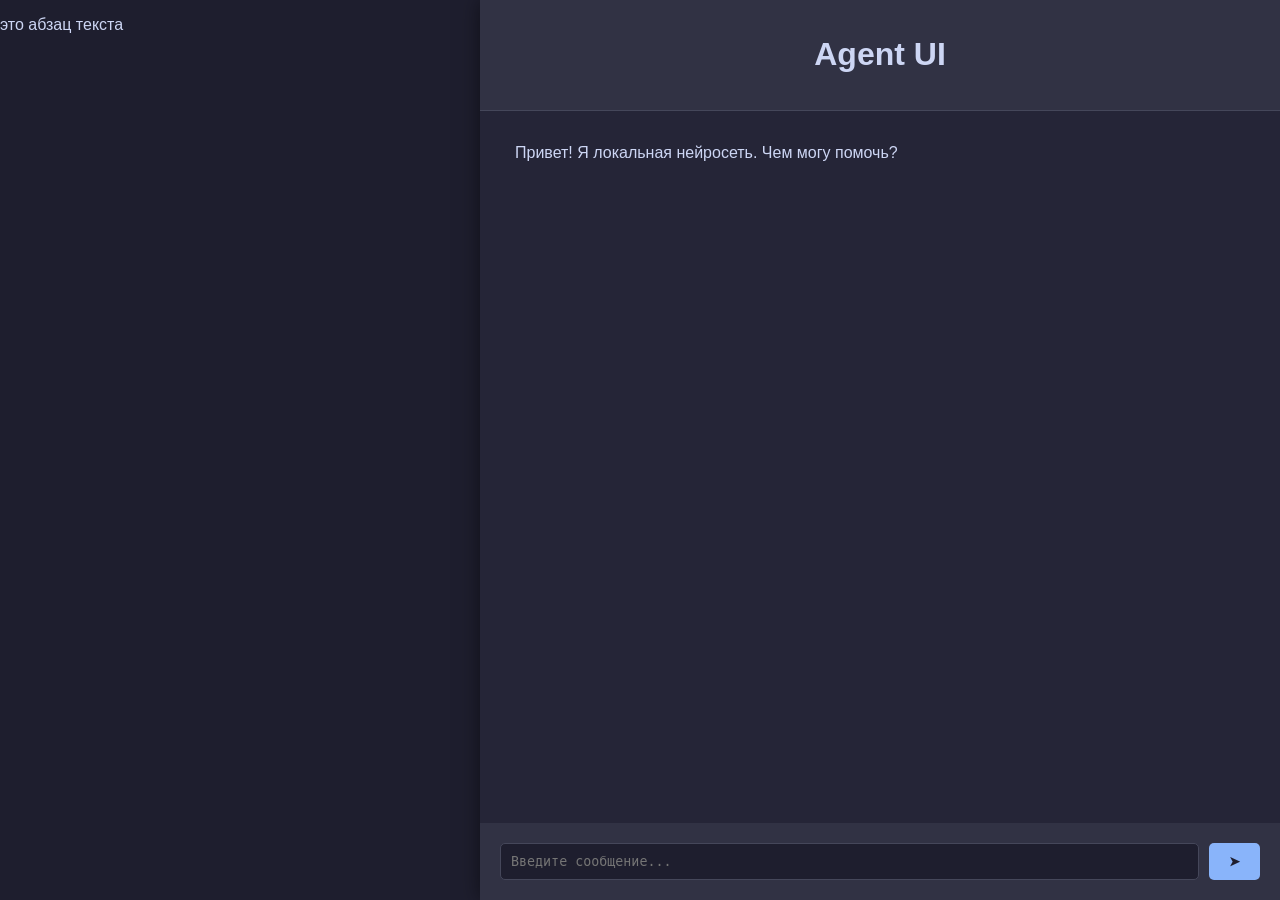
==== static/index.html @ 6e44c9a4 "first" ====
<p>это абзац текста</p>

<div id="chft-box" class="chat-box"></div>
<!DOCTYPE html>
<html lang="ru">
<head>
    <meta charset="UTF-8">
    <meta name="viewport" content="width=device-width, initial-scale=1.0">
    <title>Ollama Local Chat</title>
    <link rel="stylesheet" href="style.css">
</head>
<body>
    <div class="chat-container">
        <header>
            <h1>Agent UI</h1>
        </header>
        <div id="chat-box" class="chat-box">
            <div class="message system">Привет! Я локальная нейросеть. Чем могу помочь?</div>
        </div>
        <div class="input-area">
            <textarea id="user-input" placeholder="Введите сообщение..." rows="1"></textarea>
            <button id="send-btn">➤</button>
        </div>
    </div>
    <script src="script.js"></script>
</body>
</html>
---- static/style.css ----
body {
    font-family: 'Segoe UI', Tahoma, Geneva, Verdana, sans-serif;
    background-color: #1e1e2e;
    color: #cdd6f4;
    margin: 0;
    display: flex;
    justify-content: center;
    height: 100vh;
}

.chat-container {
    width: 100%;
    max-width: 800px;
    display: flex;
    flex-direction: column;
    background-color: #252537;
    box-shadow: 0 0 20px rgba(0,0,0,0.5);
}

header {
    padding: 15px;
    background-color: #313244;
    text-align: center;
    border-bottom: 1px solid #45475a;
}

.chat-box {
    flex: 1;
    padding: 20px;
    overflow-y: auto;
    display: flex;
    flex-direction: column;
    gap: 15px;
}

.message {
    padding: 10px 15px;
    border-radius: 10px;
    max-width: 80%;
    line-height: 1.5;
    white-space: pre-wrap; /* Сохраняет форматирование текста */
}

.user {
    align-self: flex-end;
    background-color: #89b4fa;
    color: #1e1e2e;
}

.ai {
    align-self: flex-start;
    background-color: #45475a;
    color: #cdd6f4;
}

.input-area {
    padding: 20px;
    background-color: #313244;
    display: flex;
    gap: 10px;
}

textarea {
    flex: 1;
    background-color: #1e1e2e;
    border: 1px solid #45475a;
    color: white;
    padding: 10px;
    border-radius: 5px;
    resize: none;
    outline: none;
}

button {
    background-color: #89b4fa;
    border: none;
    padding: 0 20px;
    border-radius: 5px;
    cursor: pointer;
    font-weight: bold;
    color: #1e1e2e;
}

button:hover {
    background-color: #b4befe;
}

button:disabled {
    background-color: #585b70;
    cursor: not-allowed;
}
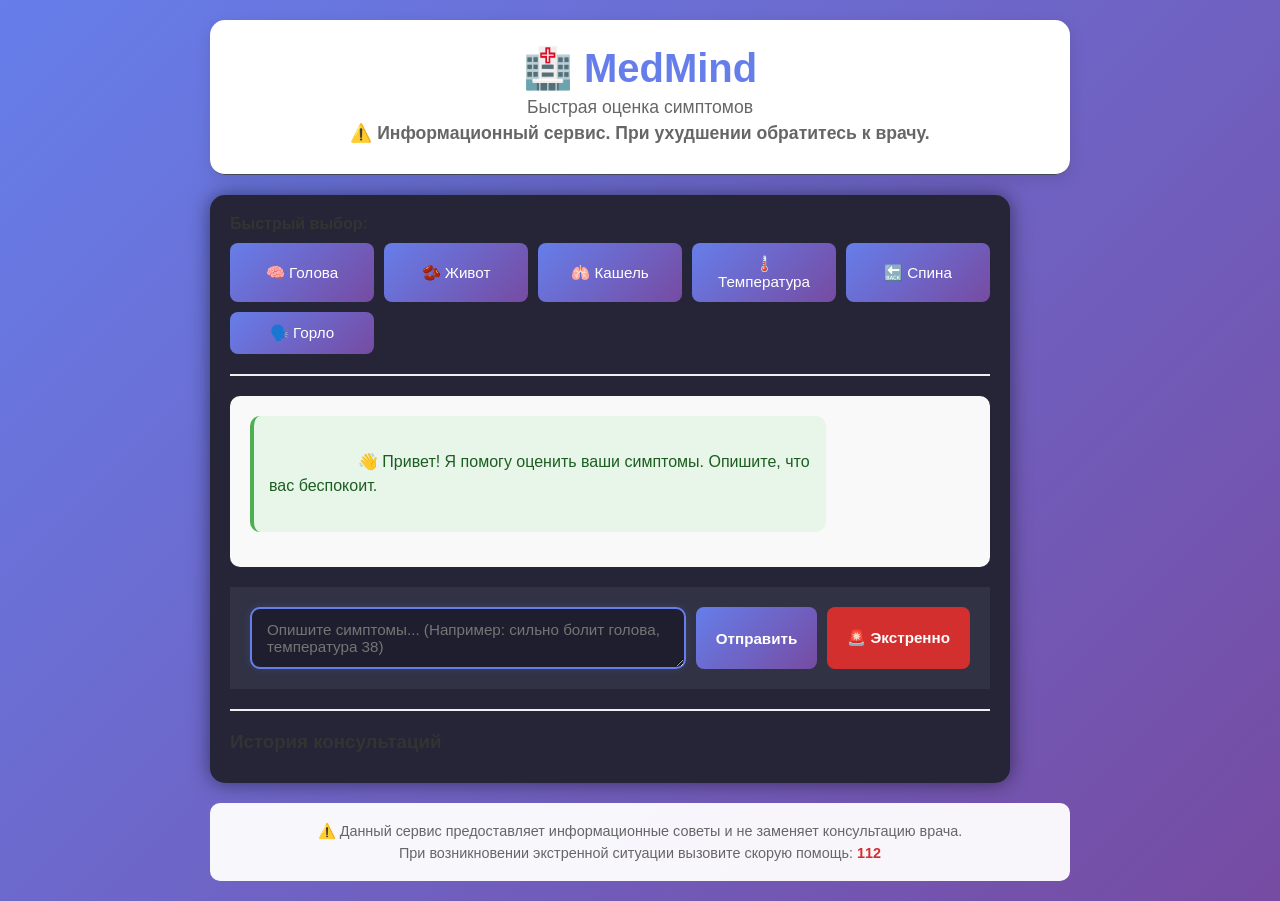
==== commit d684d796: "fix" ====
--- a/static/index.html
+++ b/static/index.html
@@ -1,28 +1,74 @@
-
-<p>это абзац текста</p>
-
-<div id="chft-box" class="chat-box"></div>
 <!DOCTYPE html>
 <html lang="ru">
 <head>
     <meta charset="UTF-8">
     <meta name="viewport" content="width=device-width, initial-scale=1.0">
-    <title>Ollama Local Chat</title>
-    <link rel="stylesheet" href="style.css">
+    <title>MedMind - Оценка симптомов</title>
+    <link rel="stylesheet" href="/static/style.css">
 </head>
 <body>
-    <div class="chat-container">
-        <header>
-            <h1>Agent UI</h1>
+    <div class="container">
+        <!-- Header -->
+        <header class="header">
+            <div class="header-content">
+                <h1>🏥 MedMind</h1>
+                <p>Быстрая оценка симптомов</p>
+                <p class="disclaimer">⚠️ Информационный сервис. При ухудшении обратитесь к врачу.</p>
+            </div>
         </header>
-        <div id="chat-box" class="chat-box">
-            <div class="message system">Привет! Я локальная нейросеть. Чем могу помочь?</div>
+
+        <!-- Main Chat Area -->
+        <div class="chat-container">
+            <!-- Quick Buttons -->
+            <div class="quick-buttons">
+                <h3>Быстрый выбор:</h3>
+                <div class="button-group">
+                    <button class="quick-btn" onclick="quickSymptom('Болит голова')">🧠 Голова</button>
+                    <button class="quick-btn" onclick="quickSymptom('Болит живот')">🫘 Живот</button>
+                    <button class="quick-btn" onclick="quickSymptom('Кашель')">🫁 Кашель</button>
+                    <button class="quick-btn" onclick="quickSymptom('Температура')">🌡️ Температура</button>
+                    <button class="quick-btn" onclick="quickSymptom('Боль в спине')">🔙 Спина</button>
+                    <button class="quick-btn" onclick="quickSymptom('Горло болит')">🗣️ Горло</button>
+                </div>
+            </div>
+
+            <!-- Chat Box -->
+            <div id="chat-box" class="chat-box">
+                <div class="message system">
+                    👋 Привет! Я помогу оценить ваши симптомы. Опишите, что вас беспокоит.
+                </div>
+            </div>
+
+            <!-- Results Panel (hidden by default) -->
+            <div id="results-panel" class="results-panel" style="display: none;">
+                <div id="triage-indicator" class="triage-indicator"></div>
+                <div id="recommendations" class="recommendations"></div>
+                <button class="btn-secondary" onclick="resetChat()">Новая консультация</button>
+            </div>
+
+            <!-- Input Area -->
+            <div class="input-area">
+                <textarea id="user-input" placeholder="Опишите симптомы... (Например: сильно болит голова, температура 38)" rows="2"></textarea>
+                <div class="input-buttons">
+                    <button id="send-btn" class="btn-primary" onclick="sendMessage()">Отправить</button>
+                    <button id="emergency-btn" class="btn-danger" onclick="emergency()">🚨 Экстренно</button>
+                </div>
+            </div>
+
+            <!-- History -->
+            <div class="history-section">
+                <h3>История консультаций</h3>
+                <div id="history-list" class="history-list"></div>
+            </div>
         </div>
-        <div class="input-area">
-            <textarea id="user-input" placeholder="Введите сообщение..." rows="1"></textarea>
-            <button id="send-btn">➤</button>
-        </div>
+
+        <!-- Footer -->
+        <footer class="footer">
+            <p>⚠️ Данный сервис предоставляет информационные советы и не заменяет консультацию врача.</p>
+            <p>При возникновении экстренной ситуации вызовите скорую помощь: <strong>112</strong></p>
+        </footer>
     </div>
-    <script src="script.js"></script>
+
+    <script src="/static/script.js"></script>
 </body>
 </html>
--- a/static/style.css
+++ b/static/style.css
@@ -1,11 +1,402 @@
+* {
+    margin: 0;
+    padding: 0;
+    box-sizing: border-box;
+}
+
 body {
     font-family: 'Segoe UI', Tahoma, Geneva, Verdana, sans-serif;
-    background-color: #1e1e2e;
-    color: #cdd6f4;
-    margin: 0;
-    display: flex;
-    justify-content: center;
-    height: 100vh;
+    background: linear-gradient(135deg, #667eea 0%, #764ba2 100%);
+    min-height: 100vh;
+    color: #333;
+}
+
+.container {
+    max-width: 900px;
+    margin: 0 auto;
+    padding: 20px;
+    min-height: 100vh;
+    display: flex;
+    flex-direction: column;
+}
+
+/* Header */
+.header {
+    background: white;
+    border-radius: 15px;
+    padding: 25px;
+    margin-bottom: 20px;
+    box-shadow: 0 4px 15px rgba(0, 0, 0, 0.1);
+    text-align: center;
+}
+
+.header h1 {
+    font-size: 2.5em;
+    color: #667eea;
+    margin-bottom: 5px;
+}
+
+.header p {
+    font-size: 1.1em;
+    color: #666;
+    margin: 5px 0;
+}
+
+.disclaimer {
+    font-size: 0.95em;
+    color: #d32f2f;
+    font-weight: bold;
+    margin-top: 10px;
+}
+
+/* Chat Container */
+.chat-container {
+    background: white;
+    border-radius: 15px;
+    padding: 20px;
+    box-shadow: 0 8px 30px rgba(0, 0, 0, 0.15);
+    display: flex;
+    flex-direction: column;
+    flex-grow: 1;
+    margin-bottom: 20px;
+}
+
+/* Quick Buttons */
+.quick-buttons {
+    margin-bottom: 20px;
+    padding-bottom: 20px;
+    border-bottom: 2px solid #f0f0f0;
+}
+
+.quick-buttons h3 {
+    font-size: 1em;
+    color: #333;
+    margin-bottom: 10px;
+}
+
+.button-group {
+    display: grid;
+    grid-template-columns: repeat(auto-fit, minmax(140px, 1fr));
+    gap: 10px;
+}
+
+.quick-btn {
+    padding: 12px 15px;
+    background: linear-gradient(135deg, #667eea 0%, #764ba2 100%);
+    color: white;
+    border: none;
+    border-radius: 8px;
+    font-size: 0.95em;
+    cursor: pointer;
+    transition: transform 0.2s, box-shadow 0.2s;
+    font-weight: 500;
+}
+
+.quick-btn:hover {
+    transform: translateY(-2px);
+    box-shadow: 0 4px 12px rgba(102, 126, 234, 0.4);
+}
+
+.quick-btn:active {
+    transform: translateY(0);
+}
+
+/* Chat Box */
+.chat-box {
+    flex-grow: 1;
+    overflow-y: auto;
+    margin-bottom: 20px;
+    padding: 15px;
+    background: #f9f9f9;
+    border-radius: 10px;
+    max-height: 400px;
+}
+
+.message {
+    margin-bottom: 15px;
+    padding: 12px 15px;
+    border-radius: 10px;
+    animation: slideIn 0.3s ease;
+}
+
+@keyframes slideIn {
+    from {
+        opacity: 0;
+        transform: translateY(10px);
+    }
+    to {
+        opacity: 1;
+        transform: translateY(0);
+    }
+}
+
+.message.system {
+    background: #e8f5e9;
+    color: #1b5e20;
+    border-left: 4px solid #4caf50;
+}
+
+.message.user {
+    background: #667eea;
+    color: white;
+    margin-left: 40px;
+    border-radius: 15px 15px 5px 15px;
+}
+
+.message.assistant {
+    background: #f3f3f3;
+    color: #333;
+    margin-right: 40px;
+    border-radius: 15px 15px 15px 5px;
+}
+
+/* Results Panel */
+.results-panel {
+    background: #f5f5f5;
+    padding: 20px;
+    border-radius: 10px;
+    margin-bottom: 20px;
+}
+
+.triage-indicator {
+    font-size: 2em;
+    padding: 20px;
+    border-radius: 10px;
+    text-align: center;
+    margin-bottom: 20px;
+    font-weight: bold;
+}
+
+.triage-indicator.red {
+    background: #ffebee;
+    color: #c62828;
+    border: 3px solid #d32f2f;
+}
+
+.triage-indicator.yellow {
+    background: #fff3e0;
+    color: #e65100;
+    border: 3px solid #ff9800;
+}
+
+.triage-indicator.green {
+    background: #e8f5e9;
+    color: #1b5e20;
+    border: 3px solid #4caf50;
+}
+
+.recommendations {
+    background: white;
+    padding: 20px;
+    border-radius: 10px;
+    margin-bottom: 15px;
+}
+
+.recommendations h2 {
+    margin-bottom: 15px;
+    font-size: 1.3em;
+}
+
+.recommendations ul {
+    margin: 15px 0;
+    padding-left: 25px;
+}
+
+.recommendations li {
+    margin-bottom: 8px;
+    line-height: 1.6;
+}
+
+.section-title {
+    font-weight: bold;
+    font-size: 1.05em;
+    margin-top: 15px;
+    margin-bottom: 8px;
+    color: #667eea;
+}
+
+/* Input Area */
+.input-area {
+    display: flex;
+    gap: 10px;
+    flex-wrap: wrap;
+}
+
+#user-input {
+    flex-grow: 1;
+    padding: 12px 15px;
+    border: 2px solid #e0e0e0;
+    border-radius: 10px;
+    font-family: inherit;
+    font-size: 0.95em;
+    resize: vertical;
+    transition: border-color 0.3s;
+    min-width: 200px;
+}
+
+#user-input:focus {
+    outline: none;
+    border-color: #667eea;
+    box-shadow: 0 0 8px rgba(102, 126, 234, 0.2);
+}
+
+.input-buttons {
+    display: flex;
+    gap: 10px;
+}
+
+.btn-primary, .btn-secondary, .btn-danger {
+    padding: 12px 20px;
+    border: none;
+    border-radius: 8px;
+    font-size: 0.95em;
+    cursor: pointer;
+    font-weight: bold;
+    transition: transform 0.2s, box-shadow 0.2s;
+}
+
+.btn-primary {
+    background: linear-gradient(135deg, #667eea 0%, #764ba2 100%);
+    color: white;
+}
+
+.btn-primary:hover {
+    transform: translateY(-2px);
+    box-shadow: 0 4px 12px rgba(102, 126, 234, 0.4);
+}
+
+.btn-secondary {
+    background: #757575;
+    color: white;
+}
+
+.btn-secondary:hover {
+    background: #616161;
+}
+
+.btn-danger {
+    background: #d32f2f;
+    color: white;
+    flex-shrink: 0;
+}
+
+.btn-danger:hover {
+    background: #b71c1c;
+    transform: translateY(-2px);
+    box-shadow: 0 4px 12px rgba(211, 47, 47, 0.4);
+}
+
+/* History */
+.history-section {
+    margin-top: 20px;
+    padding-top: 20px;
+    border-top: 2px solid #f0f0f0;
+}
+
+.history-section h3 {
+    margin-bottom: 10px;
+    color: #333;
+}
+
+.history-list {
+    display: grid;
+    grid-template-columns: repeat(auto-fill, minmax(250px, 1fr));
+    gap: 10px;
+    max-height: 150px;
+    overflow-y: auto;
+}
+
+.history-item {
+    background: #f5f5f5;
+    padding: 10px;
+    border-radius: 8px;
+    border-left: 4px solid #667eea;
+    cursor: pointer;
+    transition: background 0.2s;
+}
+
+.history-item:hover {
+    background: #eeeeee;
+}
+
+.history-item-level {
+    font-size: 0.9em;
+    font-weight: bold;
+    margin-bottom: 5px;
+}
+
+.history-item-time {
+    font-size: 0.85em;
+    color: #999;
+}
+
+.level-red { color: #d32f2f; }
+.level-yellow { color: #ff9800; }
+.level-green { color: #4caf50; }
+
+/* Footer */
+.footer {
+    background: rgba(255, 255, 255, 0.95);
+    padding: 15px;
+    border-radius: 10px;
+    text-align: center;
+    font-size: 0.9em;
+    color: #666;
+}
+
+.footer p {
+    margin: 5px 0;
+}
+
+.footer strong {
+    color: #d32f2f;
+}
+
+/* Responsive */
+@media (max-width: 768px) {
+    .header h1 {
+        font-size: 2em;
+    }
+
+    .button-group {
+        grid-template-columns: repeat(2, 1fr);
+    }
+
+    .input-buttons {
+        flex-direction: column;
+    }
+
+    .btn-primary, .btn-danger {
+        width: 100%;
+    }
+
+    .message.user {
+        margin-left: 20px;
+    }
+
+    .message.assistant {
+        margin-right: 20px;
+    }
+
+    .triage-indicator {
+        font-size: 1.5em;
+    }
+}
+
+/* Loading spinner */
+.loading {
+    display: inline-block;
+    width: 12px;
+    height: 12px;
+    border-radius: 50%;
+    background: currentColor;
+    margin: 0 3px;
+    animation: pulse 1.4s infinite;
+}
+
+@keyframes pulse {
+    0%, 100% { opacity: 1; }
+    50% { opacity: 0.3; }
 }
 
 .chat-container {
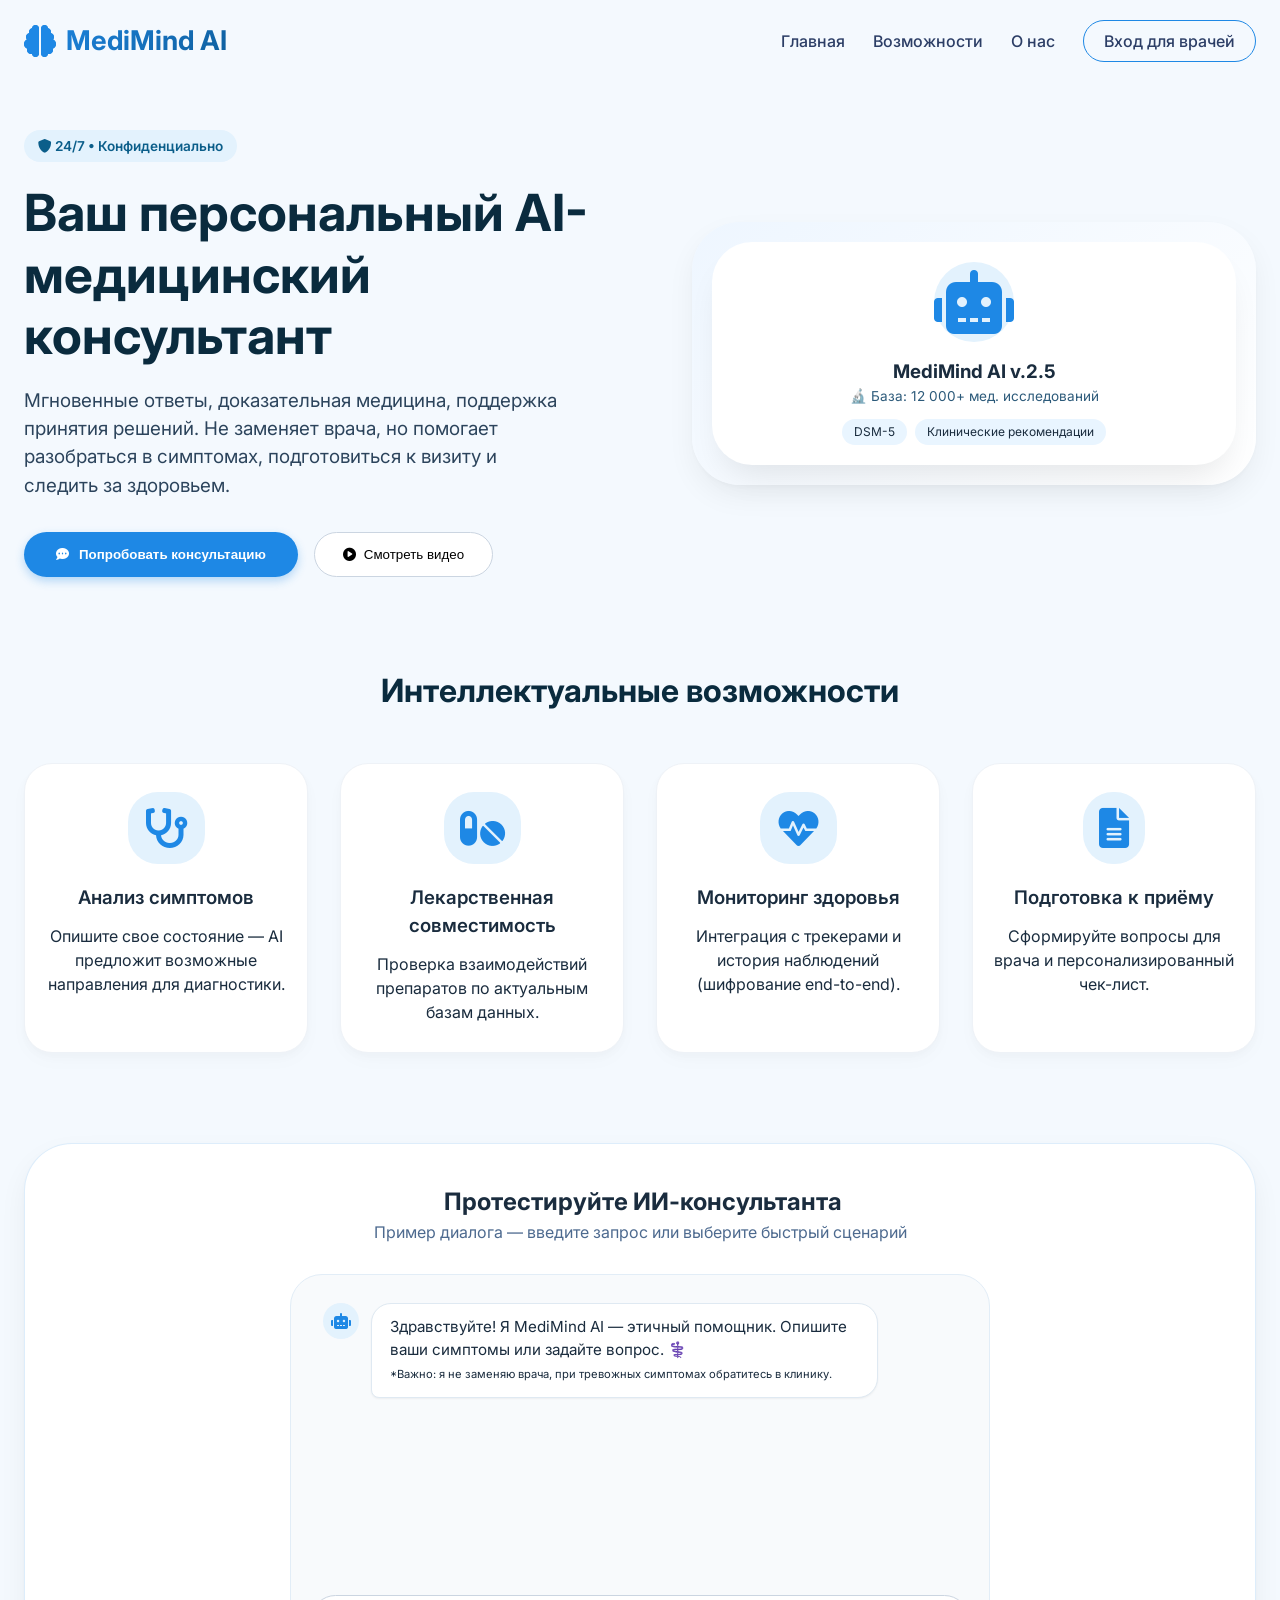
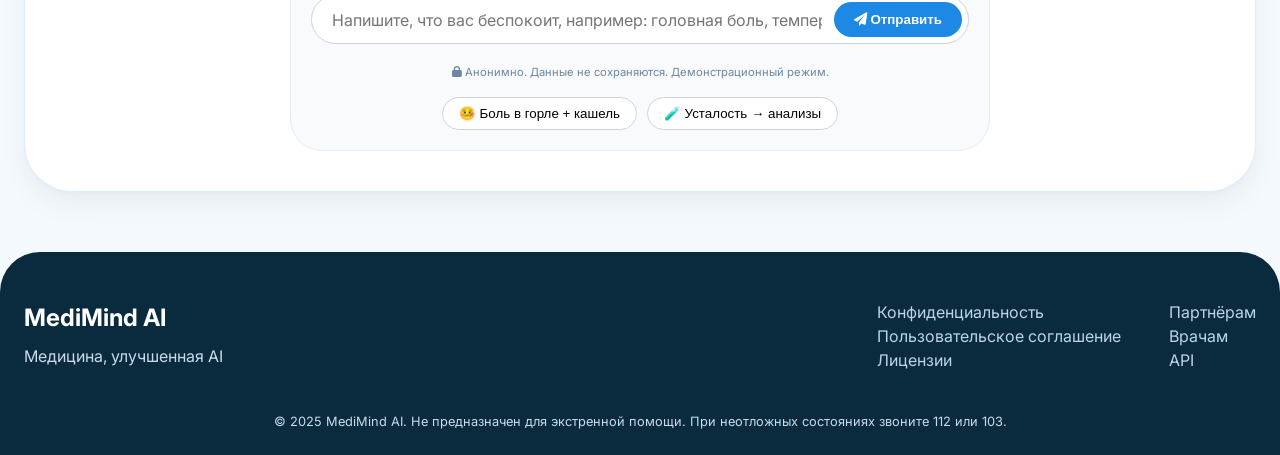
==== commit 2d2aca7a: "fix2" ====
--- a/static/index.html
+++ b/static/index.html
@@ -1,74 +1,605 @@
 <!DOCTYPE html>
 <html lang="ru">
 <head>
-    <meta charset="UTF-8">
-    <meta name="viewport" content="width=device-width, initial-scale=1.0">
-    <title>MedMind - Оценка симптомов</title>
-    <link rel="stylesheet" href="/static/style.css">
+  <meta charset="UTF-8">
+  <meta name="viewport" content="width=device-width, initial-scale=1.0, user-scalable=yes">
+  <title>MediMind AI | Ваш медицинский консультант</title>
+  <!-- Google Fonts + Font Awesome -->
+  <link href="https://fonts.googleapis.com/css2?family=Inter:opsz,wght@14..32,300;14..32,400;14..32,500;14..32,600;14..32,700&display=swap" rel="stylesheet">
+  <link rel="stylesheet" href="https://cdnjs.cloudflare.com/ajax/libs/font-awesome/6.0.0-beta3/css/all.min.css">
+  <style>
+    * {
+      margin: 0;
+      padding: 0;
+      box-sizing: border-box;
+    }
+
+    body {
+      font-family: 'Inter', sans-serif;
+      background: #f4f9fe;
+      color: #1a2c3e;
+      line-height: 1.5;
+      scroll-behavior: smooth;
+    }
+
+    /* градиентный фон для акцентов */
+    :root {
+      --primary: #1e88e5;
+      --primary-dark: #0b5e8a;
+      --primary-soft: #d6eaff;
+      --secondary: #2c3e66;
+      --accent-mint: #c8f0e7;
+      --gray-light: #eef2f7;
+      --gray-mid: #cbd5e1;
+      --shadow-sm: 0 8px 20px rgba(0,0,0,0.02), 0 4px 8px rgba(0,0,0,0.02);
+      --shadow-md: 0 12px 28px rgba(0, 0, 0, 0.05), 0 2px 4px rgba(0, 0, 0, 0.02);
+      --radius-xl: 2rem;
+      --radius-lg: 1.5rem;
+      --radius-md: 1rem;
+    }
+
+    .container {
+      max-width: 1280px;
+      margin: 0 auto;
+      padding: 0 24px;
+    }
+
+    /* header */
+    .navbar {
+      display: flex;
+      justify-content: space-between;
+      align-items: center;
+      padding: 20px 0;
+      flex-wrap: wrap;
+      gap: 16px;
+    }
+
+    .logo {
+      display: flex;
+      align-items: center;
+      gap: 10px;
+      font-size: 1.7rem;
+      font-weight: 700;
+      background: linear-gradient(135deg, #1e88e5, #0f5f9e);
+      background-clip: text;
+      -webkit-background-clip: text;
+      color: transparent;
+    }
+
+    .logo i {
+      background: none;
+      color: #1e88e5;
+      font-size: 2rem;
+    }
+
+    .nav-links {
+      display: flex;
+      gap: 28px;
+      align-items: center;
+    }
+
+    .nav-links a {
+      text-decoration: none;
+      font-weight: 500;
+      color: #2c3e66;
+      transition: 0.2s;
+    }
+
+    .nav-links a:hover {
+      color: #1e88e5;
+    }
+
+    .btn-outline {
+      border: 1.5px solid #1e88e5;
+      background: transparent;
+      padding: 8px 20px;
+      border-radius: 100px;
+      font-weight: 600;
+      color: #1e88e5;
+      transition: 0.2s;
+    }
+
+    .btn-outline:hover {
+      background: #1e88e5;
+      color: white;
+    }
+
+    /* hero */
+    .hero {
+      display: flex;
+      flex-wrap: wrap;
+      align-items: center;
+      justify-content: space-between;
+      gap: 40px;
+      margin: 48px 0 32px;
+    }
+
+    .hero-text {
+      flex: 1.2;
+    }
+
+    .hero-badge {
+      background: #e3f2fd;
+      display: inline-block;
+      padding: 6px 14px;
+      border-radius: 100px;
+      font-size: 0.85rem;
+      font-weight: 600;
+      color: #0b5e8a;
+      margin-bottom: 20px;
+    }
+
+    .hero-text h1 {
+      font-size: 3.2rem;
+      line-height: 1.2;
+      font-weight: 700;
+      color: #0a2b3e;
+      margin-bottom: 20px;
+    }
+
+    .hero-text p {
+      font-size: 1.18rem;
+      color: #2c445c;
+      margin-bottom: 32px;
+      max-width: 550px;
+    }
+
+    .hero-actions {
+      display: flex;
+      gap: 16px;
+      flex-wrap: wrap;
+    }
+
+    .btn-primary {
+      background: #1e88e5;
+      padding: 14px 32px;
+      border-radius: 100px;
+      color: white;
+      font-weight: 600;
+      border: none;
+      display: inline-flex;
+      align-items: center;
+      gap: 10px;
+      transition: 0.2s;
+      cursor: pointer;
+      box-shadow: 0 4px 10px rgba(30,136,229,0.3);
+    }
+
+    .btn-primary:hover {
+      background: #0f5f9e;
+      transform: scale(0.98);
+    }
+
+    .btn-secondary {
+      background: white;
+      border: 1px solid #cbd5e1;
+      padding: 14px 28px;
+      border-radius: 100px;
+      font-weight: 500;
+      transition: 0.2s;
+      cursor: pointer;
+      display: inline-flex;
+      align-items: center;
+      gap: 8px;
+    }
+
+    .hero-visual {
+      flex: 1;
+      background: linear-gradient(145deg, #eef6ff, #ffffff);
+      border-radius: 48px;
+      padding: 20px;
+      box-shadow: var(--shadow-md);
+      text-align: center;
+    }
+
+    .ai-avatar {
+      background: white;
+      border-radius: 40px;
+      padding: 20px 16px;
+      box-shadow: 0 20px 35px -12px rgba(0,0,0,0.1);
+    }
+
+    .ai-icon {
+      font-size: 4rem;
+      color: #1e88e5;
+      background: #e3f2fd;
+      width: 80px;
+      height: 80px;
+      display: inline-flex;
+      align-items: center;
+      justify-content: center;
+      border-radius: 50%;
+      margin-bottom: 16px;
+    }
+
+    /* features */
+    .features {
+      margin: 90px 0;
+    }
+
+    .section-title {
+      text-align: center;
+      font-size: 2rem;
+      font-weight: 700;
+      margin-bottom: 48px;
+      color: #0a2b3e;
+    }
+
+    .feature-grid {
+      display: grid;
+      grid-template-columns: repeat(auto-fit, minmax(250px, 1fr));
+      gap: 32px;
+    }
+
+    .feature-card {
+      background: white;
+      padding: 28px 20px;
+      border-radius: 28px;
+      box-shadow: var(--shadow-sm);
+      transition: all 0.2s;
+      text-align: center;
+      border: 1px solid #eef2f7;
+    }
+
+    .feature-card i {
+      font-size: 2.5rem;
+      background: #e3f2fd;
+      padding: 16px;
+      border-radius: 30px;
+      color: #1e88e5;
+      margin-bottom: 20px;
+    }
+
+    .feature-card h3 {
+      margin-bottom: 12px;
+      font-weight: 600;
+    }
+
+    /* demo-chat */
+    .demo-section {
+      background: #ffffff;
+      border-radius: 48px;
+      padding: 40px;
+      margin: 60px 0;
+      box-shadow: var(--shadow-md);
+      border: 1px solid rgba(30,136,229,0.15);
+    }
+
+    .demo-header {
+      text-align: center;
+      margin-bottom: 30px;
+    }
+
+    .chat-window {
+      background: #f8fafc;
+      border-radius: 32px;
+      padding: 20px;
+      max-width: 700px;
+      margin: 0 auto;
+      border: 1px solid #e2edf7;
+    }
+
+    .messages {
+      min-height: 280px;
+      max-height: 320px;
+      overflow-y: auto;
+      padding: 8px 12px;
+      display: flex;
+      flex-direction: column;
+      gap: 16px;
+    }
+
+    .message {
+      display: flex;
+      gap: 12px;
+      align-items: flex-start;
+    }
+
+    .message.ai .bubble {
+      background: white;
+      border-radius: 20px 20px 20px 8px;
+      box-shadow: 0 1px 2px rgba(0,0,0,0.05);
+      border: 1px solid #dfe9f2;
+    }
+
+    .message.user {
+      flex-direction: row-reverse;
+    }
+
+    .message.user .bubble {
+      background: #1e88e5;
+      color: white;
+      border-radius: 20px 20px 8px 20px;
+    }
+
+    .bubble {
+      padding: 12px 18px;
+      max-width: 80%;
+      font-size: 0.95rem;
+    }
+
+    .avatar-chat {
+      width: 36px;
+      height: 36px;
+      background: #e3f2fd;
+      border-radius: 50%;
+      display: flex;
+      align-items: center;
+      justify-content: center;
+      color: #1e88e5;
+    }
+
+    .input-area {
+      display: flex;
+      gap: 12px;
+      margin-top: 20px;
+      background: white;
+      border-radius: 60px;
+      padding: 6px 6px 6px 20px;
+      border: 1px solid #cbd5e1;
+    }
+
+    .input-area input {
+      flex: 1;
+      border: none;
+      outline: none;
+      font-size: 1rem;
+      background: transparent;
+      font-family: 'Inter', sans-serif;
+    }
+
+    .input-area button {
+      background: #1e88e5;
+      border: none;
+      padding: 10px 20px;
+      border-radius: 40px;
+      color: white;
+      font-weight: 600;
+      cursor: pointer;
+    }
+
+    .disclaimer {
+      font-size: 0.7rem;
+      text-align: center;
+      margin-top: 20px;
+      color: #6c86a3;
+    }
+
+    /* footer */
+    footer {
+      background: #0a2b3e;
+      color: #cbdae9;
+      padding: 48px 0 24px;
+      border-radius: 40px 40px 0 0;
+      margin-top: 60px;
+    }
+
+    .footer-content {
+      display: flex;
+      justify-content: space-between;
+      flex-wrap: wrap;
+      gap: 32px;
+    }
+
+    .footer-logo span {
+      font-size: 1.5rem;
+      font-weight: bold;
+      color: white;
+    }
+
+    .footer-links {
+      display: flex;
+      gap: 48px;
+      flex-wrap: wrap;
+    }
+
+    .footer-links a {
+      color: #bdd3ec;
+      text-decoration: none;
+    }
+
+    .copyright {
+      text-align: center;
+      margin-top: 40px;
+      font-size: 0.8rem;
+    }
+
+    @media (max-width: 760px) {
+      .hero-text h1 {
+        font-size: 2.2rem;
+      }
+      .navbar {
+        flex-direction: column;
+      }
+      .hero {
+        flex-direction: column;
+      }
+    }
+  </style>
 </head>
 <body>
-    <div class="container">
-        <!-- Header -->
-        <header class="header">
-            <div class="header-content">
-                <h1>🏥 MedMind</h1>
-                <p>Быстрая оценка симптомов</p>
-                <p class="disclaimer">⚠️ Информационный сервис. При ухудшении обратитесь к врачу.</p>
-            </div>
-        </header>
-
-        <!-- Main Chat Area -->
-        <div class="chat-container">
-            <!-- Quick Buttons -->
-            <div class="quick-buttons">
-                <h3>Быстрый выбор:</h3>
-                <div class="button-group">
-                    <button class="quick-btn" onclick="quickSymptom('Болит голова')">🧠 Голова</button>
-                    <button class="quick-btn" onclick="quickSymptom('Болит живот')">🫘 Живот</button>
-                    <button class="quick-btn" onclick="quickSymptom('Кашель')">🫁 Кашель</button>
-                    <button class="quick-btn" onclick="quickSymptom('Температура')">🌡️ Температура</button>
-                    <button class="quick-btn" onclick="quickSymptom('Боль в спине')">🔙 Спина</button>
-                    <button class="quick-btn" onclick="quickSymptom('Горло болит')">🗣️ Горло</button>
-                </div>
-            </div>
-
-            <!-- Chat Box -->
-            <div id="chat-box" class="chat-box">
-                <div class="message system">
-                    👋 Привет! Я помогу оценить ваши симптомы. Опишите, что вас беспокоит.
-                </div>
-            </div>
-
-            <!-- Results Panel (hidden by default) -->
-            <div id="results-panel" class="results-panel" style="display: none;">
-                <div id="triage-indicator" class="triage-indicator"></div>
-                <div id="recommendations" class="recommendations"></div>
-                <button class="btn-secondary" onclick="resetChat()">Новая консультация</button>
-            </div>
-
-            <!-- Input Area -->
-            <div class="input-area">
-                <textarea id="user-input" placeholder="Опишите симптомы... (Например: сильно болит голова, температура 38)" rows="2"></textarea>
-                <div class="input-buttons">
-                    <button id="send-btn" class="btn-primary" onclick="sendMessage()">Отправить</button>
-                    <button id="emergency-btn" class="btn-danger" onclick="emergency()">🚨 Экстренно</button>
-                </div>
-            </div>
-
-            <!-- History -->
-            <div class="history-section">
-                <h3>История консультаций</h3>
-                <div id="history-list" class="history-list"></div>
-            </div>
+
+<div class="container">
+  <nav class="navbar">
+    <div class="logo">
+      <i class="fas fa-brain"></i>
+      <span>MediMind AI</span>
+    </div>
+    <div class="nav-links">
+      <a href="#">Главная</a>
+      <a href="#">Возможности</a>
+      <a href="#">О нас</a>
+      <a href="#" class="btn-outline">Вход для врачей</a>
+    </div>
+  </nav>
+
+  <div class="hero">
+    <div class="hero-text">
+      <span class="hero-badge"><i class="fas fa-shield-alt"></i> 24/7 • Конфиденциально</span>
+      <h1>Ваш персональный AI-медицинский консультант</h1>
+      <p>Мгновенные ответы, доказательная медицина, поддержка принятия решений. Не заменяет врача, но помогает разобраться в симптомах, подготовиться к визиту и следить за здоровьем.</p>
+      <div class="hero-actions">
+        <button class="btn-primary" id="scrollToDemoBtn"><i class="fas fa-comment-dots"></i> Попробовать консультацию</button>
+        <button class="btn-secondary"><i class="fas fa-play-circle"></i> Смотреть видео</button>
+      </div>
+    </div>
+    <div class="hero-visual">
+      <div class="ai-avatar">
+        <div class="ai-icon">
+          <i class="fas fa-robot"></i>
         </div>
-
-        <!-- Footer -->
-        <footer class="footer">
-            <p>⚠️ Данный сервис предоставляет информационные советы и не заменяет консультацию врача.</p>
-            <p>При возникновении экстренной ситуации вызовите скорую помощь: <strong>112</strong></p>
-        </footer>
-    </div>
-
-    <script src="/static/script.js"></script>
+        <h3>MediMind AI v.2.5</h3>
+        <p style="font-size: 0.85rem; color:#2c5a7a;">🔬 База: 12 000+ мед. исследований</p>
+        <div style="display: flex; gap: 8px; justify-content: center; margin-top: 12px;">
+          <span style="background:#e9f5ff; padding:4px 12px; border-radius:40px; font-size:0.75rem;">DSM-5</span>
+          <span style="background:#e9f5ff; padding:4px 12px; border-radius:40px; font-size:0.75rem;">Клинические рекомендации</span>
+        </div>
+      </div>
+    </div>
+  </div>
+
+  <div class="features">
+    <h2 class="section-title">Интеллектуальные возможности</h2>
+    <div class="feature-grid">
+      <div class="feature-card"><i class="fas fa-stethoscope"></i><h3>Анализ симптомов</h3><p>Опишите свое состояние — AI предложит возможные направления для диагностики.</p></div>
+      <div class="feature-card"><i class="fas fa-pills"></i><h3>Лекарственная совместимость</h3><p>Проверка взаимодействий препаратов по актуальным базам данных.</p></div>
+      <div class="feature-card"><i class="fas fa-heartbeat"></i><h3>Мониторинг здоровья</h3><p>Интеграция с трекерами и история наблюдений (шифрование end-to-end).</p></div>
+      <div class="feature-card"><i class="fas fa-file-alt"></i><h3>Подготовка к приёму</h3><p>Сформируйте вопросы для врача и персонализированный чек-лист.</p></div>
+    </div>
+  </div>
+
+  <div class="demo-section" id="demo-chat-section">
+    <div class="demo-header">
+      <h2><i class="fas fa-message-medical"></i> Протестируйте ИИ-консультанта</h2>
+      <p style="color: #4d6a8f;">Пример диалога — введите запрос или выберите быстрый сценарий</p>
+    </div>
+    <div class="chat-window">
+      <div class="messages" id="chatMessages">
+        <div class="message ai">
+          <div class="avatar-chat"><i class="fas fa-robot"></i></div>
+          <div class="bubble">Здравствуйте! Я MediMind AI — этичный помощник. Опишите ваши симптомы или задайте вопрос. ⚕️<br><span style="font-size:0.7rem;">*Важно: я не заменяю врача, при тревожных симптомах обратитесь в клинику.</span></div>
+        </div>
+      </div>
+      <div class="input-area">
+        <input type="text" id="chatInput" placeholder="Напишите, что вас беспокоит, например: головная боль, температура 37.5..." autocomplete="off">
+        <button id="sendBtn"><i class="fas fa-paper-plane"></i> Отправить</button>
+      </div>
+      <div class="disclaimer">
+        <i class="fas fa-lock"></i> Анонимно. Данные не сохраняются. Демонстрационный режим.
+      </div>
+      <div style="display: flex; justify-content: center; gap: 10px; margin-top: 16px;">
+        <button class="btn-secondary quick-btn" style="padding: 8px 16px;" data-question="У меня болит горло и кашель уже 3 дня, что делать?">🤒 Боль в горле + кашель</button>
+        <button class="btn-secondary quick-btn" style="padding: 8px 16px;" data-question="Какие анализы сдать при хронической усталости?">🧪 Усталость → анализы</button>
+      </div>
+    </div>
+  </div>
+</div>
+
+<footer>
+  <div class="container">
+    <div class="footer-content">
+      <div class="footer-logo"><span>MediMind AI</span><p style="margin-top:8px;">Медицина, улучшенная AI</p></div>
+      <div class="footer-links">
+        <div><a href="#">Конфиденциальность</a><br><a href="#">Пользовательское соглашение</a><br><a href="#">Лицензии</a></div>
+        <div><a href="#">Партнёрам</a><br><a href="#">Врачам</a><br><a href="#">API</a></div>
+      </div>
+    </div>
+    <div class="copyright">© 2025 MediMind AI. Не предназначен для экстренной помощи. При неотложных состояниях звоните 112 или 103.</div>
+  </div>
+</footer>
+
+<script>
+  // симуляция ответов AI (медицинский консультант)
+  const chatMessagesDiv = document.getElementById('chatMessages');
+  const chatInput = document.getElementById('chatInput');
+  const sendBtn = document.getElementById('sendBtn');
+
+  function addMessage(text, sender) {
+    const msgDiv = document.createElement('div');
+    msgDiv.className = `message ${sender}`;
+    if (sender === 'ai') {
+      msgDiv.innerHTML = `
+        <div class="avatar-chat"><i class="fas fa-robot"></i></div>
+        <div class="bubble">${text}</div>
+      `;
+    } else {
+      msgDiv.innerHTML = `
+        <div class="avatar-chat" style="background:#1e88e5; color:white;"><i class="fas fa-user"></i></div>
+        <div class="bubble">${text}</div>
+      `;
+    }
+    chatMessagesDiv.appendChild(msgDiv);
+    chatMessagesDiv.scrollTop = chatMessagesDiv.scrollHeight;
+  }
+
+  // интеллектуальная обработка запроса (медицинский AI)
+  function getAIResponse(userMessage) {
+    const msg = userMessage.toLowerCase();
+    if (msg.includes('головн') || msg.includes('голова') && (msg.includes('боль') || msg.includes('болит'))) {
+      return "Головная боль может быть вызвана напряжением, обезвоживанием или нарушением сна. ⚕️ Рекомендую измерить давление, отдохнуть в проветренном помещении. Если боль острая, внезапная или сопровождается тошнотой/нарушением речи — срочно обратитесь к врачу. Я могу составить дневник симптомов.";
+    } 
+    else if (msg.includes('горл') || (msg.includes('кашель') && msg.includes('горло'))) {
+      return "Боль в горле и кашель в течение 3 дней часто указывают на ОРВИ или фарингит. Рекомендации: тёплое питьё, полоскание солью/содой, отдых. Если температура выше 38.5°C более 2 дней или появляется одышка — обратитесь к терапевту. Нужно исключить стрептококк мазком при длительной боли.";
+    }
+    else if (msg.includes('устал') || msg.includes('анализы') && msg.includes('устал') || msg.includes('хронической усталости')) {
+      return "Для диагностики хронической усталости врачи рекомендуют: ОАК, ферритин, витамин D, гормоны щитовидной железы (ТТГ, св.Т4), уровень кортизола, а также тесты на инфекции (CMV, EBV). Желательна консультация терапевта и эндокринолога. Также важен режим сна и питания.";
+    }
+    else if (msg.includes('температур') || msg.includes('темп')) {
+      return "Субфебрильная температура (37-38°C) часто сопровождает вирусные инфекции. Важно следить за динамикой. Если держится более 3-5 дней, появляются боли в теле, сыпь или озноб — посетите врача. При температуре >39°C используйте жаропонижающие (парацетамол/ибупрофен) и вызовите врача, если не снижается.";
+    }
+    else if (msg.includes('давление') || msg.includes('гипертония')) {
+      return "Артериальное давление: норма 120/80 мм рт.ст. При постоянных повышениях (>135/85) необходимо наблюдение кардиолога. Рекомендую вести дневник давления 2 раза в день. Не занимайтесь самолечением, антигипертензивные препараты только по назначению врача.";
+    }
+    else if (msg.includes('спасибо')) {
+      return "Всегда рад помочь! Заботьтесь о себе. Напомню, что моя информация не заменяет профессиональную медицинскую консультацию. Берегите здоровье 🌿";
+    }
+    else if (msg.includes('аллерги')) {
+      return "Аллергические реакции: зуд, сыпь, чихание. Антигистаминные (лоратадин, цетиризин) могут облегчить симптомы. При отёке лица/горла или затруднённом дыхании немедленно вызывайте скорую. Для выявления аллергена необходим анализ IgE и кожные пробы.";
+    }
+    else {
+      return "Благодарю за обращение. Для качественного анализа опишите подробнее: локализацию симптомов, длительность, есть ли температура или другие жалобы. Помните, я AI-ассистент, не клиницист. В экстренных случаях звоните 103. Также вы можете задать вопрос про лекарства, профилактику или расшифровку анализов.";
+    }
+  }
+
+  function sendUserMessage() {
+    let text = chatInput.value.trim();
+    if (text === "") return;
+    addMessage(text, 'user');
+    chatInput.value = '';
+    // "печатает" эффект - небольшая задержка для реализма
+    setTimeout(() => {
+      const aiReply = getAIResponse(text);
+      addMessage(aiReply, 'ai');
+    }, 500);
+  }
+
+  sendBtn.addEventListener('click', sendUserMessage);
+  chatInput.addEventListener('keypress', (e) => {
+    if (e.key === 'Enter') sendUserMessage();
+  });
+
+  // быстрые кнопки
+  const quickBtns = document.querySelectorAll('.quick-btn');
+  quickBtns.forEach(btn => {
+    btn.addEventListener('click', (e) => {
+      const question = btn.getAttribute('data-question');
+      if (question) {
+        chatInput.value = question;
+        sendUserMessage();
+      }
+    });
+  });
+
+  // плавный скролл до демо-чата
+  const scrollBtn = document.getElementById('scrollToDemoBtn');
+  if(scrollBtn) {
+    scrollBtn.addEventListener('click', () => {
+      document.getElementById('demo-chat-section').scrollIntoView({ behavior: 'smooth' });
+    });
+  }
+
+  // маленькое "приветствие" от AI при загрузке для интерактива, но уже есть приветствие
+  // чисто декорация
+</script>
 </body>
 </html>
